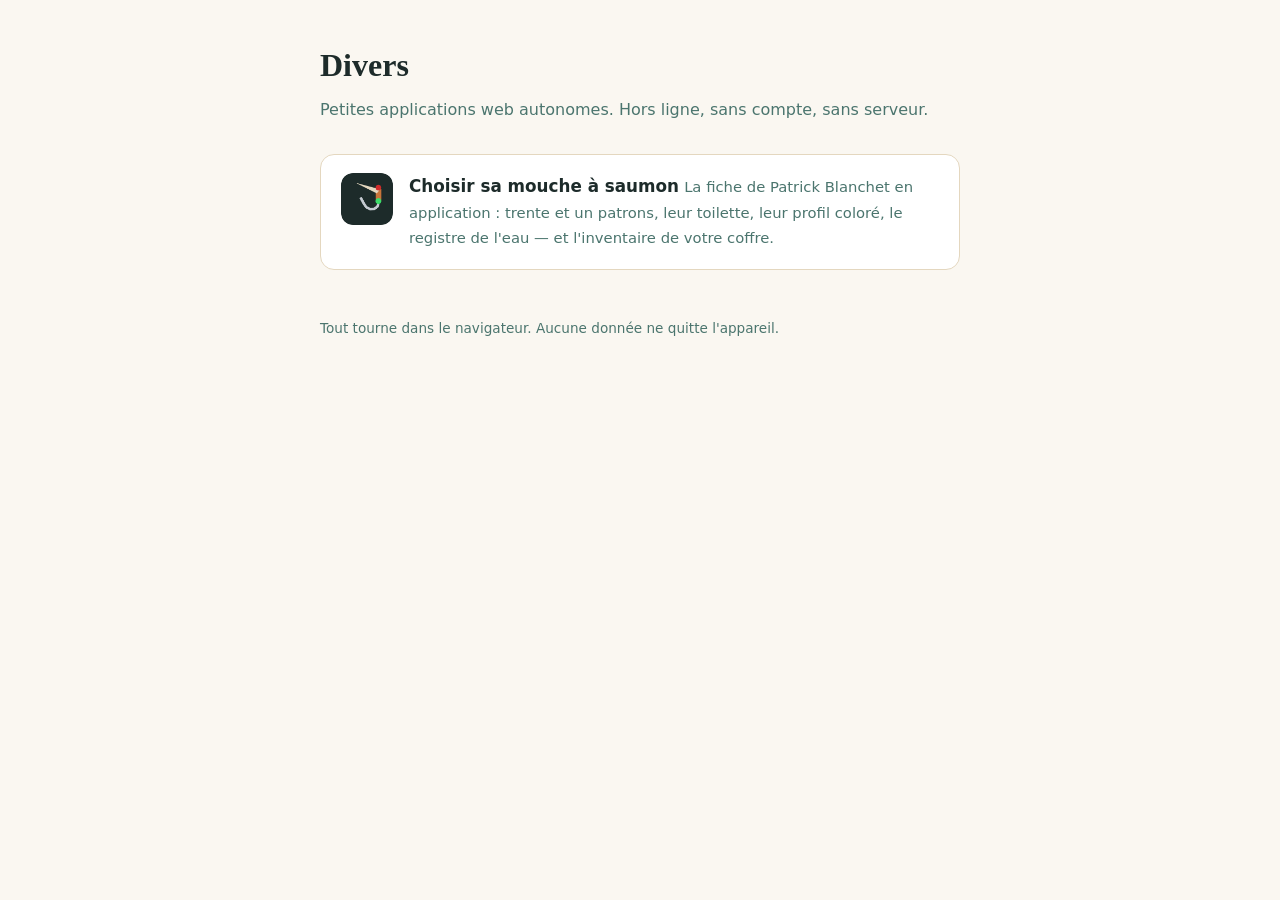
==== index.html @ c9b2f243 "Fait entrer la fiche à saumon dans le coffre Première application du dépôt : « Choisir sa mouche à s" ====
<!DOCTYPE html>
<html lang="fr">
<head>
<meta charset="utf-8">
<meta name="viewport" content="width=device-width, initial-scale=1">
<title>Divers</title>
<meta name="description" content="Petites applications web autonomes : hors ligne, sans compte, sans serveur.">
<meta name="theme-color" content="#1d2b2a">
<style>
  :root { color-scheme: light dark; --fond:#faf7f1; --texte:#1d2b2a; --doux:#4b756e; --carte:#fff; --bord:#e4d7bf; --accent:#c9743a; }
  @media (prefers-color-scheme: dark) {
    :root { --fond:#111c1b; --texte:#f2ebdd; --doux:#9bb8b1; --carte:#1d2b2a; --bord:#2f4a47; --accent:#eab189; }
  }
  * { box-sizing: border-box; }
  body { margin:0; padding:2.5rem 1.25rem 4rem; background:var(--fond); color:var(--texte);
         font:16px/1.6 ui-sans-serif, system-ui, -apple-system, "Segoe UI", Roboto, sans-serif; }
  main { max-width: 40rem; margin: 0 auto; }
  h1 { font-family:"Iowan Old Style","Palatino Linotype",Palatino,Georgia,serif; font-size:2rem; margin:0 0 .35rem; }
  .sous { color:var(--doux); margin:0 0 2rem; }
  a.carte { display:flex; gap:1rem; align-items:flex-start; text-decoration:none; color:inherit;
            background:var(--carte); border:1px solid var(--bord); border-radius:14px; padding:1.1rem 1.25rem;
            transition:border-color .15s ease, transform .15s ease; }
  a.carte:hover { border-color:var(--accent); transform:translateY(-1px); }
  a.carte img { width:52px; height:52px; border-radius:12px; flex:none; }
  .titre { font-weight:600; font-size:1.05rem; }
  .desc { color:var(--doux); font-size:.925rem; margin-top:.15rem; }
  footer { max-width:40rem; margin:3rem auto 0; color:var(--doux); font-size:.85rem; }
</style>
</head>
<body>
<main>
  <h1>Divers</h1>
  <p class="sous">Petites applications web autonomes. Hors ligne, sans compte, sans serveur.</p>

  <a class="carte" href="mouches-saumon/">
    <img src="mouches-saumon/assets/icones/icone-192.png" alt="">
    <span>
      <span class="titre">Choisir sa mouche à saumon</span>
      <span class="desc">La fiche de Patrick Blanchet en application : trente et un patrons, leur toilette,
      leur profil coloré, le registre de l'eau — et l'inventaire de votre coffre.</span>
    </span>
  </a>
</main>
<footer>Tout tourne dans le navigateur. Aucune donnée ne quitte l'appareil.</footer>
</body>
</html>
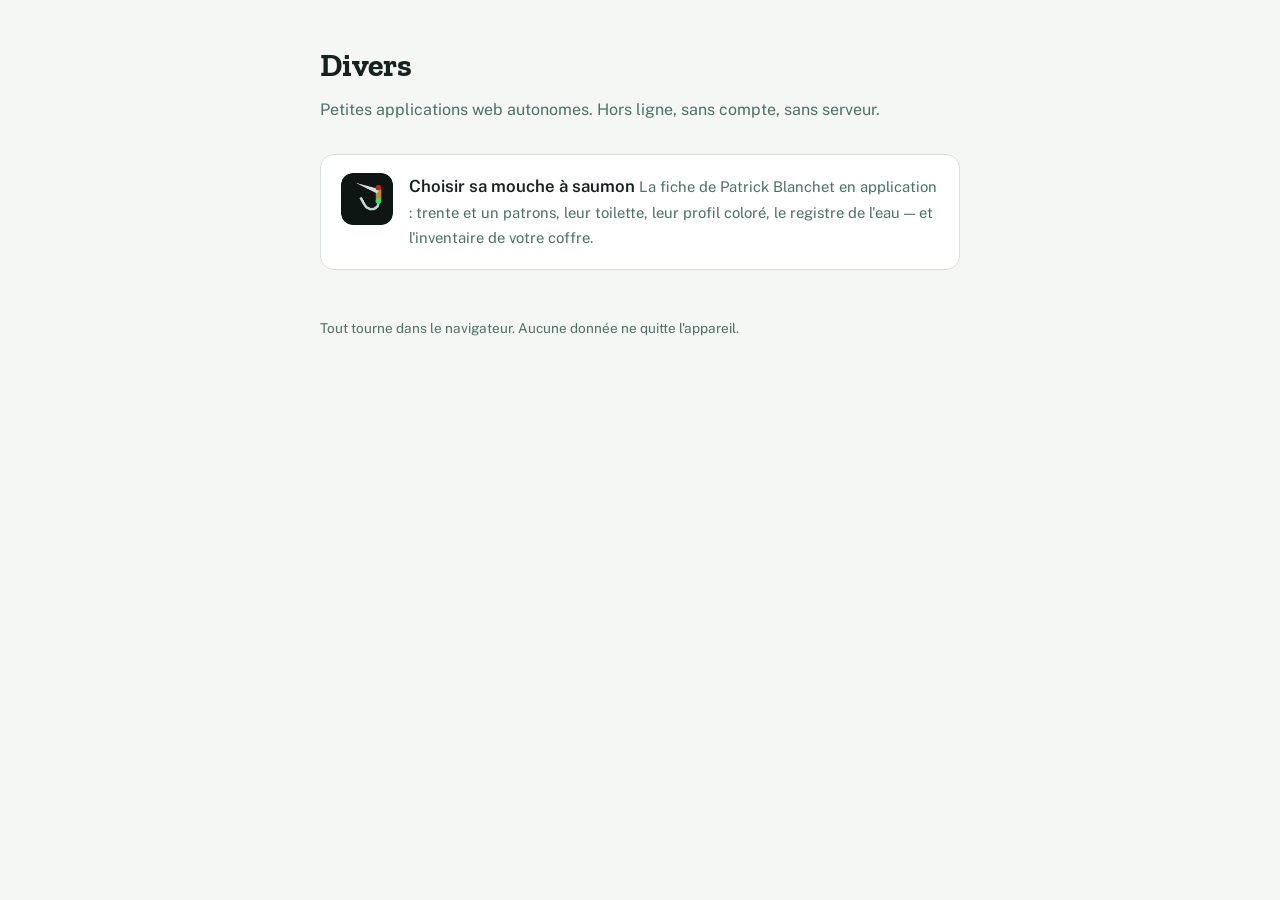
==== commit 83711f2a: "Donne à la fiche la couleur de la tête laquée L'identité visuelle partait vers le crème et la terre " ====
--- a/index.html
+++ b/index.html
@@ -5,17 +5,30 @@
 <meta name="viewport" content="width=device-width, initial-scale=1">
 <title>Divers</title>
 <meta name="description" content="Petites applications web autonomes : hors ligne, sans compte, sans serveur.">
-<meta name="theme-color" content="#1d2b2a">
+<meta name="theme-color" content="#16221f">
+<link rel="icon" href="mouches-saumon/assets/icones/favicon.svg" type="image/svg+xml">
 <style>
-  :root { color-scheme: light dark; --fond:#faf7f1; --texte:#1d2b2a; --doux:#4b756e; --carte:#fff; --bord:#e4d7bf; --accent:#c9743a; }
+  @font-face { font-family:"Public Sans"; font-style:normal; font-weight:100 900; font-display:swap;
+    src:url(mouches-saumon/assets/polices/public-sans-var-latin.woff2) format("woff2");
+    unicode-range:U+0000-00FF,U+0131,U+0152-0153,U+02BB-02BC,U+02C6,U+02DA,U+02DC,U+0304,U+0308,U+0329,U+2000-206F,U+20AC,U+2122,U+2191,U+2193,U+2212,U+2215,U+FEFF,U+FFFD; }
+  @font-face { font-family:"Public Sans"; font-style:normal; font-weight:100 900; font-display:swap;
+    src:url(mouches-saumon/assets/polices/public-sans-var-latin-ext.woff2) format("woff2");
+    unicode-range:U+0100-02BA,U+02BD-02C5,U+02C7-02CC,U+02CE-02D7,U+02DD-02FF,U+1D00-1DBF,U+1E00-1E9F,U+1EF2-1EFF,U+2020,U+20A0-20AB,U+20AD-20C0,U+2113,U+2C60-2C7F,U+A720-A7FF; }
+  @font-face { font-family:"Zilla Slab"; font-style:normal; font-weight:700; font-display:swap;
+    src:url(mouches-saumon/assets/polices/zilla-slab-700-latin.woff2) format("woff2");
+    unicode-range:U+0000-00FF,U+0131,U+0152-0153,U+02BB-02BC,U+02C6,U+02DA,U+02DC,U+0304,U+0308,U+0329,U+2000-206F,U+20AC,U+2122,U+2191,U+2193,U+2212,U+2215,U+FEFF,U+FFFD; }
+  @font-face { font-family:"Zilla Slab"; font-style:normal; font-weight:700; font-display:swap;
+    src:url(mouches-saumon/assets/polices/zilla-slab-700-latin-ext.woff2) format("woff2");
+    unicode-range:U+0100-02BA,U+02BD-02C5,U+02C7-02CC,U+02CE-02D7,U+02DD-02FF,U+1D00-1DBF,U+1E00-1E9F,U+1EF2-1EFF,U+2020,U+20A0-20AB,U+20AD-20C0,U+2113,U+2C60-2C7F,U+A720-A7FF; }
+  :root { color-scheme: light dark; --fond:#f5f7f5; --texte:#16221f; --doux:#4d6f66; --carte:#fff; --bord:#d8ded9; --accent:#b3281c; }
   @media (prefers-color-scheme: dark) {
-    :root { --fond:#111c1b; --texte:#f2ebdd; --doux:#9bb8b1; --carte:#1d2b2a; --bord:#2f4a47; --accent:#eab189; }
+    :root { --fond:#0e1614; --texte:#e9ede9; --doux:#9ab5ad; --carte:#16221f; --bord:#2b423c; --accent:#e29188; }
   }
   * { box-sizing: border-box; }
   body { margin:0; padding:2.5rem 1.25rem 4rem; background:var(--fond); color:var(--texte);
-         font:16px/1.6 ui-sans-serif, system-ui, -apple-system, "Segoe UI", Roboto, sans-serif; }
+         font:16px/1.6 "Public Sans", ui-sans-serif, system-ui, -apple-system, "Segoe UI", Roboto, sans-serif; }
   main { max-width: 40rem; margin: 0 auto; }
-  h1 { font-family:"Iowan Old Style","Palatino Linotype",Palatino,Georgia,serif; font-size:2rem; margin:0 0 .35rem; }
+  h1 { font-family:"Zilla Slab",Rockwell,"Roboto Slab",Georgia,serif; font-weight:700; font-size:2rem; margin:0 0 .35rem; }
   .sous { color:var(--doux); margin:0 0 2rem; }
   a.carte { display:flex; gap:1rem; align-items:flex-start; text-decoration:none; color:inherit;
             background:var(--carte); border:1px solid var(--bord); border-radius:14px; padding:1.1rem 1.25rem;
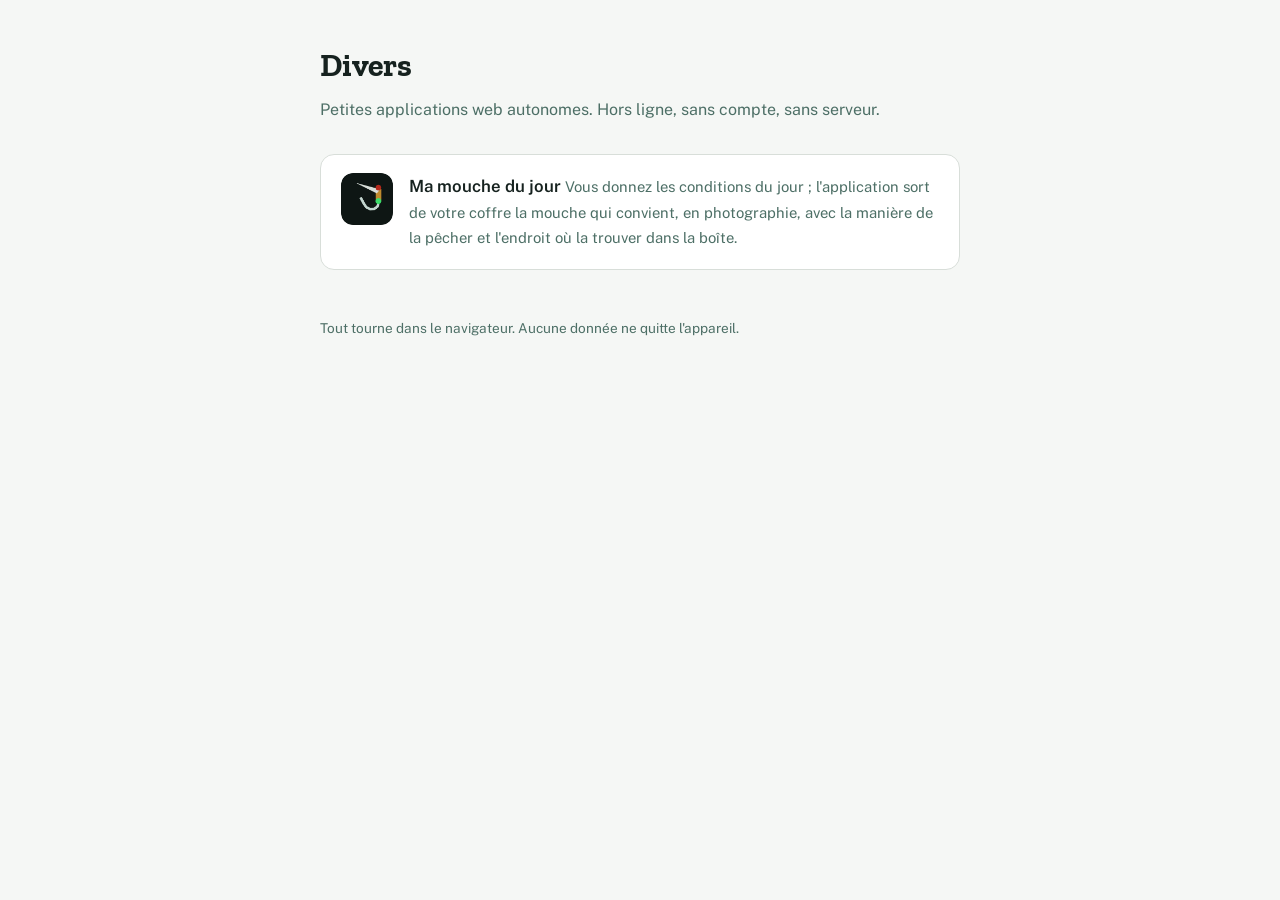
==== commit 4df2134f: "Renverse l'application : le coffre d'abord, la fiche ensuite L'application partait du catalogue et d" ====
--- a/index.html
+++ b/index.html
@@ -48,9 +48,9 @@
   <a class="carte" href="mouches-saumon/">
     <img src="mouches-saumon/assets/icones/icone-192.png" alt="">
     <span>
-      <span class="titre">Choisir sa mouche à saumon</span>
-      <span class="desc">La fiche de Patrick Blanchet en application : trente et un patrons, leur toilette,
-      leur profil coloré, le registre de l'eau — et l'inventaire de votre coffre.</span>
+      <span class="titre">Ma mouche du jour</span>
+      <span class="desc">Vous donnez les conditions du jour ; l'application sort de votre coffre la mouche
+      qui convient, en photographie, avec la manière de la pêcher et l'endroit où la trouver dans la boîte.</span>
     </span>
   </a>
 </main>
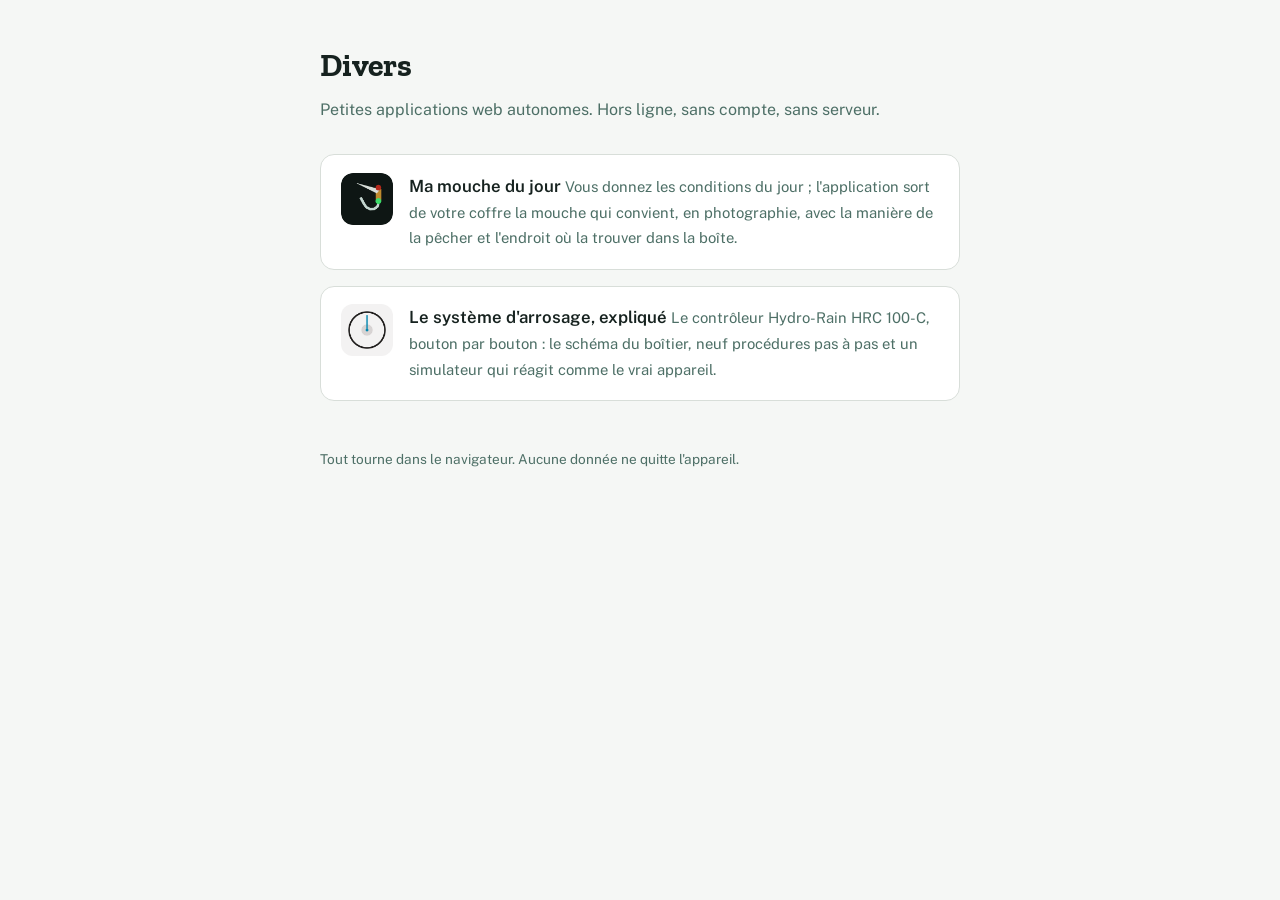
==== commit e2173ae1: "Ajoute le guide du système d'arrosage HRC 100-C Une nouvelle application autonome dans arrosage/ : l" ====
--- a/index.html
+++ b/index.html
@@ -34,6 +34,7 @@
             background:var(--carte); border:1px solid var(--bord); border-radius:14px; padding:1.1rem 1.25rem;
             transition:border-color .15s ease, transform .15s ease; }
   a.carte:hover { border-color:var(--accent); transform:translateY(-1px); }
+  a.carte + a.carte { margin-top:1rem; }
   a.carte img { width:52px; height:52px; border-radius:12px; flex:none; }
   .titre { font-weight:600; font-size:1.05rem; }
   .desc { color:var(--doux); font-size:.925rem; margin-top:.15rem; }
@@ -53,6 +54,15 @@
       qui convient, en photographie, avec la manière de la pêcher et l'endroit où la trouver dans la boîte.</span>
     </span>
   </a>
+
+  <a class="carte" href="arrosage/">
+    <img src="arrosage/assets/icones/icone-192.png" alt="">
+    <span>
+      <span class="titre">Le système d'arrosage, expliqué</span>
+      <span class="desc">Le contrôleur Hydro-Rain HRC 100-C, bouton par bouton : le schéma du boîtier,
+      neuf procédures pas à pas et un simulateur qui réagit comme le vrai appareil.</span>
+    </span>
+  </a>
 </main>
 <footer>Tout tourne dans le navigateur. Aucune donnée ne quitte l'appareil.</footer>
 </body>
